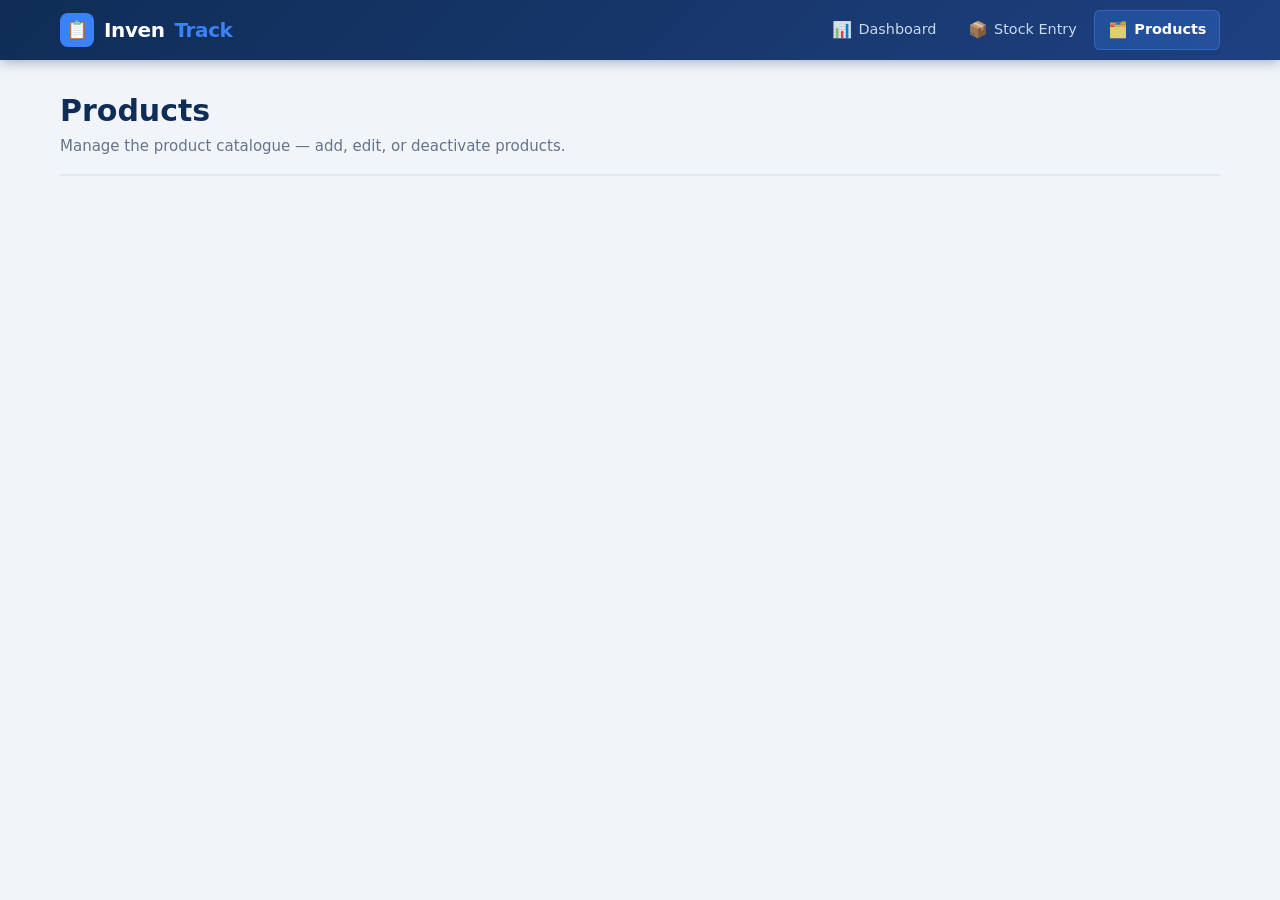
==== products.html @ cc41bb56 "Add shared frontend skeleton: nav, styles, data layer, page shells" ====
<!DOCTYPE html>
<html lang="en">
<head>
  <meta charset="UTF-8" />
  <meta name="viewport" content="width=device-width, initial-scale=1.0" />
  <meta name="description"
        content="InvenTrack Products — Manage your product catalogue: add, edit, and deactivate products." />
  <title>Products — InvenTrack</title>
  <link rel="stylesheet" href="shared/style.css" />
</head>
<body>

  <!-- Nav bar injected by shared/nav.js -->
  <script src="shared/nav.js" defer></script>

  <main class="page-wrapper" id="main-content">
    <header class="page-header">
      <h1>Products</h1>
      <p>Manage the product catalogue — add, edit, or deactivate products.</p>
    </header>

    <!-- Module root — product table and management UI injected here -->
    <div id="module-root"></div>
  </main>

  <!-- Shared data layer (available globally as window.InvenTrack) -->
  <script src="shared/data.js"></script>

</body>
</html>
---- shared/style.css ----
/* ============================================================
   InvenTrack — Global Stylesheet
   Palette: Navy (#0f2d56) · Slate (#2d4a6e) · Accent (#3b82f6)
            Neutral-50 (#f8fafc) · Neutral-100 (#f1f5f9)
            Neutral-700 (#334155) · White (#ffffff)
   ============================================================ */

/* ---------- Reset & Base ---------- */
*, *::before, *::after {
  box-sizing: border-box;
  margin: 0;
  padding: 0;
}

html {
  font-size: 16px;
  scroll-behavior: smooth;
}

body {
  font-family: 'Inter', 'Segoe UI', system-ui, sans-serif;
  background-color: #f1f5f9;
  color: #1e293b;
  line-height: 1.6;
  min-height: 100vh;
}

a {
  color: inherit;
  text-decoration: none;
}

img {
  display: block;
  max-width: 100%;
}

/* ---------- Typography ---------- */
h1, h2, h3, h4, h5, h6 {
  font-weight: 700;
  line-height: 1.25;
  color: #0f2d56;
}

h1 { font-size: 1.875rem; }
h2 { font-size: 1.5rem; }
h3 { font-size: 1.25rem; }
h4 { font-size: 1.125rem; }

p { color: #475569; }

/* ---------- Layout ---------- */
.container {
  width: 100%;
  max-width: 1200px;
  margin: 0 auto;
  padding: 0 1.25rem;
}

.page-wrapper {
  padding: 2rem 1.25rem 3rem;
  max-width: 1200px;
  margin: 0 auto;
}

.page-header {
  margin-bottom: 2rem;
  padding-bottom: 1rem;
  border-bottom: 2px solid #e2e8f0;
}

.page-header h1 {
  margin-bottom: 0.25rem;
}

.page-header p {
  font-size: 0.9375rem;
  color: #64748b;
}

/* ---------- Top Navigation Bar ---------- */
#inventrack-nav {
  background: linear-gradient(135deg, #0f2d56 0%, #1e4080 100%);
  box-shadow: 0 2px 12px rgba(15, 45, 86, 0.35);
  position: sticky;
  top: 0;
  z-index: 1000;
}

#inventrack-nav .nav-inner {
  display: flex;
  align-items: center;
  justify-content: space-between;
  max-width: 1200px;
  margin: 0 auto;
  padding: 0 1.25rem;
  height: 60px;
}

#inventrack-nav .nav-brand {
  display: flex;
  align-items: center;
  gap: 0.625rem;
  color: #ffffff;
  font-size: 1.25rem;
  font-weight: 800;
  letter-spacing: -0.02em;
  text-decoration: none;
}

#inventrack-nav .nav-brand .brand-icon {
  display: flex;
  align-items: center;
  justify-content: center;
  width: 34px;
  height: 34px;
  background: #3b82f6;
  border-radius: 8px;
  font-size: 1.125rem;
}

#inventrack-nav .nav-brand .brand-dot {
  color: #3b82f6;
}

#inventrack-nav .nav-links {
  display: flex;
  align-items: center;
  gap: 0.25rem;
  list-style: none;
}

#inventrack-nav .nav-links li a {
  display: flex;
  align-items: center;
  gap: 0.4rem;
  padding: 0.45rem 0.85rem;
  border-radius: 6px;
  color: #c8d8f0;
  font-size: 0.9rem;
  font-weight: 500;
  transition: background 0.18s ease, color 0.18s ease;
  text-decoration: none;
}

#inventrack-nav .nav-links li a:hover {
  background: rgba(255, 255, 255, 0.12);
  color: #ffffff;
}

#inventrack-nav .nav-links li a.nav-active {
  background: rgba(59, 130, 246, 0.25);
  color: #ffffff;
  font-weight: 600;
  box-shadow: inset 0 0 0 1px rgba(59, 130, 246, 0.5);
}

#inventrack-nav .nav-links li a .nav-icon {
  font-size: 1rem;
  opacity: 0.85;
}

/* Hamburger toggle (mobile) */
#inventrack-nav .nav-toggle {
  display: none;
  flex-direction: column;
  gap: 5px;
  background: none;
  border: none;
  cursor: pointer;
  padding: 6px;
  border-radius: 6px;
}

#inventrack-nav .nav-toggle span {
  display: block;
  width: 24px;
  height: 2px;
  background: #c8d8f0;
  border-radius: 2px;
  transition: transform 0.2s, opacity 0.2s;
}

#inventrack-nav .nav-toggle.open span:nth-child(1) {
  transform: translateY(7px) rotate(45deg);
}
#inventrack-nav .nav-toggle.open span:nth-child(2) {
  opacity: 0;
}
#inventrack-nav .nav-toggle.open span:nth-child(3) {
  transform: translateY(-7px) rotate(-45deg);
}

/* ---------- Card Component ---------- */
.card {
  background: #ffffff;
  border: 1px solid #e2e8f0;
  border-radius: 12px;
  padding: 1.5rem;
  box-shadow: 0 1px 4px rgba(15, 45, 86, 0.07);
  transition: box-shadow 0.2s ease;
}

.card:hover {
  box-shadow: 0 4px 16px rgba(15, 45, 86, 0.1);
}

.card-header {
  display: flex;
  align-items: center;
  justify-content: space-between;
  margin-bottom: 1rem;
  padding-bottom: 0.75rem;
  border-bottom: 1px solid #f1f5f9;
}

.card-title {
  font-size: 1rem;
  font-weight: 700;
  color: #0f2d56;
}

.card-subtitle {
  font-size: 0.8125rem;
  color: #94a3b8;
  margin-top: 0.125rem;
}

/* Stat card variant */
.stat-card {
  background: #ffffff;
  border: 1px solid #e2e8f0;
  border-radius: 12px;
  padding: 1.25rem 1.5rem;
  box-shadow: 0 1px 4px rgba(15, 45, 86, 0.07);
  display: flex;
  align-items: flex-start;
  gap: 1rem;
}

.stat-card .stat-icon {
  display: flex;
  align-items: center;
  justify-content: center;
  width: 44px;
  height: 44px;
  border-radius: 10px;
  font-size: 1.25rem;
  flex-shrink: 0;
}

.stat-card .stat-icon.blue   { background: #dbeafe; }
.stat-card .stat-icon.green  { background: #dcfce7; }
.stat-card .stat-icon.amber  { background: #fef3c7; }
.stat-card .stat-icon.red    { background: #fee2e2; }

.stat-card .stat-value {
  font-size: 1.875rem;
  font-weight: 800;
  color: #0f2d56;
  line-height: 1;
}

.stat-card .stat-label {
  font-size: 0.8125rem;
  color: #64748b;
  margin-top: 0.25rem;
  font-weight: 500;
}

/* Grid helpers */
.grid { display: grid; gap: 1.25rem; }
.grid-2 { grid-template-columns: repeat(2, 1fr); }
.grid-3 { grid-template-columns: repeat(3, 1fr); }
.grid-4 { grid-template-columns: repeat(4, 1fr); }

/* ---------- Table Component ---------- */
.table-wrapper {
  width: 100%;
  overflow-x: auto;
  border-radius: 10px;
  border: 1px solid #e2e8f0;
  background: #ffffff;
  box-shadow: 0 1px 4px rgba(15, 45, 86, 0.07);
}

table {
  width: 100%;
  border-collapse: collapse;
  font-size: 0.9rem;
}

thead {
  background: #f8fafc;
  position: sticky;
  top: 0;
  z-index: 1;
}

thead th {
  padding: 0.8rem 1rem;
  text-align: left;
  font-size: 0.78rem;
  font-weight: 700;
  text-transform: uppercase;
  letter-spacing: 0.06em;
  color: #64748b;
  border-bottom: 1px solid #e2e8f0;
  white-space: nowrap;
}

tbody td {
  padding: 0.85rem 1rem;
  color: #334155;
  border-bottom: 1px solid #f1f5f9;
  vertical-align: middle;
}

tbody tr:last-child td {
  border-bottom: none;
}

tbody tr:hover {
  background: #f8fafc;
}

.td-mono {
  font-family: 'Courier New', monospace;
  font-size: 0.8125rem;
}

/* ---------- Badge / Pill ---------- */
.badge {
  display: inline-flex;
  align-items: center;
  gap: 0.25rem;
  padding: 0.2rem 0.6rem;
  border-radius: 999px;
  font-size: 0.75rem;
  font-weight: 600;
  white-space: nowrap;
}

.badge-blue   { background: #dbeafe; color: #1d4ed8; }
.badge-green  { background: #dcfce7; color: #15803d; }
.badge-amber  { background: #fef3c7; color: #b45309; }
.badge-red    { background: #fee2e2; color: #b91c1c; }
.badge-gray   { background: #f1f5f9; color: #475569; }

/* ---------- Form Elements ---------- */
.form-group {
  display: flex;
  flex-direction: column;
  gap: 0.375rem;
  margin-bottom: 1.125rem;
}

.form-label {
  font-size: 0.875rem;
  font-weight: 600;
  color: #334155;
}

.form-label .required {
  color: #ef4444;
  margin-left: 2px;
}

.form-input,
.form-select,
.form-textarea {
  width: 100%;
  padding: 0.575rem 0.875rem;
  border: 1.5px solid #cbd5e1;
  border-radius: 8px;
  font-size: 0.9375rem;
  color: #1e293b;
  background: #ffffff;
  transition: border-color 0.18s ease, box-shadow 0.18s ease;
  outline: none;
  font-family: inherit;
}

.form-input:focus,
.form-select:focus,
.form-textarea:focus {
  border-color: #3b82f6;
  box-shadow: 0 0 0 3px rgba(59, 130, 246, 0.15);
}

.form-input::placeholder,
.form-textarea::placeholder {
  color: #94a3b8;
}

.form-input.error,
.form-select.error,
.form-textarea.error {
  border-color: #ef4444;
  box-shadow: 0 0 0 3px rgba(239, 68, 68, 0.12);
}

.form-hint {
  font-size: 0.8rem;
  color: #94a3b8;
}

.form-error {
  font-size: 0.8rem;
  color: #ef4444;
  font-weight: 500;
}

.form-textarea {
  resize: vertical;
  min-height: 90px;
}

.form-select {
  appearance: none;
  background-image: url("data:image/svg+xml,%3Csvg xmlns='http://www.w3.org/2000/svg' width='12' height='12' viewBox='0 0 12 12'%3E%3Cpath fill='%2364748b' d='M6 8L1 3h10z'/%3E%3C/svg%3E");
  background-repeat: no-repeat;
  background-position: right 0.875rem center;
  padding-right: 2.25rem;
  cursor: pointer;
}

.form-row {
  display: grid;
  grid-template-columns: 1fr 1fr;
  gap: 1rem;
}

/* ---------- Buttons ---------- */
.btn {
  display: inline-flex;
  align-items: center;
  justify-content: center;
  gap: 0.4rem;
  padding: 0.55rem 1.2rem;
  border-radius: 8px;
  font-size: 0.9rem;
  font-weight: 600;
  font-family: inherit;
  border: none;
  cursor: pointer;
  transition: background 0.18s ease, box-shadow 0.18s ease, transform 0.1s ease;
  white-space: nowrap;
  text-decoration: none;
}

.btn:active {
  transform: translateY(1px);
}

.btn-primary {
  background: #1d4ed8;
  color: #ffffff;
  box-shadow: 0 2px 6px rgba(29, 78, 216, 0.35);
}

.btn-primary:hover {
  background: #1e40af;
  box-shadow: 0 4px 12px rgba(29, 78, 216, 0.4);
}

.btn-secondary {
  background: #f1f5f9;
  color: #334155;
  border: 1.5px solid #cbd5e1;
}

.btn-secondary:hover {
  background: #e2e8f0;
}

.btn-success {
  background: #16a34a;
  color: #ffffff;
  box-shadow: 0 2px 6px rgba(22, 163, 74, 0.3);
}

.btn-success:hover {
  background: #15803d;
}

.btn-danger {
  background: #dc2626;
  color: #ffffff;
  box-shadow: 0 2px 6px rgba(220, 38, 38, 0.3);
}

.btn-danger:hover {
  background: #b91c1c;
}

.btn-outline {
  background: transparent;
  color: #1d4ed8;
  border: 1.5px solid #1d4ed8;
}

.btn-outline:hover {
  background: #dbeafe;
}

.btn-sm {
  padding: 0.35rem 0.8rem;
  font-size: 0.8125rem;
  border-radius: 6px;
}

.btn-lg {
  padding: 0.75rem 1.75rem;
  font-size: 1rem;
  border-radius: 10px;
}

.btn:disabled {
  opacity: 0.5;
  cursor: not-allowed;
  transform: none;
  pointer-events: none;
}

/* ---------- Alerts / Notifications ---------- */
.alert {
  display: flex;
  align-items: flex-start;
  gap: 0.75rem;
  padding: 0.875rem 1rem;
  border-radius: 8px;
  font-size: 0.9rem;
  margin-bottom: 1rem;
}

.alert-info    { background: #dbeafe; color: #1e40af; border-left: 4px solid #3b82f6; }
.alert-success { background: #dcfce7; color: #14532d; border-left: 4px solid #22c55e; }
.alert-warning { background: #fef3c7; color: #78350f; border-left: 4px solid #f59e0b; }
.alert-danger  { background: #fee2e2; color: #7f1d1d; border-left: 4px solid #ef4444; }

/* ---------- Empty State ---------- */
.empty-state {
  display: flex;
  flex-direction: column;
  align-items: center;
  justify-content: center;
  padding: 3rem 1rem;
  text-align: center;
  color: #94a3b8;
}

.empty-state .empty-icon {
  font-size: 2.5rem;
  margin-bottom: 0.75rem;
  opacity: 0.6;
}

.empty-state h3 {
  color: #64748b;
  margin-bottom: 0.375rem;
}

/* ---------- Utilities ---------- */
.mt-1  { margin-top: 0.25rem; }
.mt-2  { margin-top: 0.5rem; }
.mt-4  { margin-top: 1rem; }
.mt-6  { margin-top: 1.5rem; }
.mb-2  { margin-bottom: 0.5rem; }
.mb-4  { margin-bottom: 1rem; }
.mb-6  { margin-bottom: 1.5rem; }
.ml-auto { margin-left: auto; }
.flex { display: flex; }
.flex-col { flex-direction: column; }
.items-center { align-items: center; }
.justify-between { justify-content: space-between; }
.gap-2 { gap: 0.5rem; }
.gap-4 { gap: 1rem; }
.text-right { text-align: right; }
.text-sm { font-size: 0.875rem; }
.text-xs { font-size: 0.75rem; }
.text-muted { color: #94a3b8; }
.font-bold { font-weight: 700; }
.w-full { width: 100%; }

/* Divider */
.divider {
  border: none;
  border-top: 1px solid #e2e8f0;
  margin: 1.5rem 0;
}

/* ---------- Responsive Breakpoints ---------- */
@media (max-width: 900px) {
  .grid-4 { grid-template-columns: repeat(2, 1fr); }
  .grid-3 { grid-template-columns: repeat(2, 1fr); }
}

@media (max-width: 640px) {
  h1 { font-size: 1.5rem; }

  #inventrack-nav .nav-toggle {
    display: flex;
  }

  #inventrack-nav .nav-links {
    display: none;
    flex-direction: column;
    position: absolute;
    top: 60px;
    left: 0;
    right: 0;
    background: #0f2d56;
    padding: 0.75rem 1.25rem 1rem;
    box-shadow: 0 8px 20px rgba(15, 45, 86, 0.4);
    gap: 0.25rem;
  }

  #inventrack-nav .nav-links.open {
    display: flex;
  }

  #inventrack-nav .nav-links li a {
    padding: 0.625rem 0.875rem;
    border-radius: 8px;
    font-size: 0.9375rem;
  }

  .grid-2,
  .grid-3,
  .grid-4 {
    grid-template-columns: 1fr;
  }

  .form-row {
    grid-template-columns: 1fr;
  }

  .page-wrapper {
    padding: 1.25rem 1rem 2rem;
  }
}

/* ---------- Google Fonts import ---------- */
@import url('https://fonts.googleapis.com/css2?family=Inter:wght@400;500;600;700;800&display=swap');
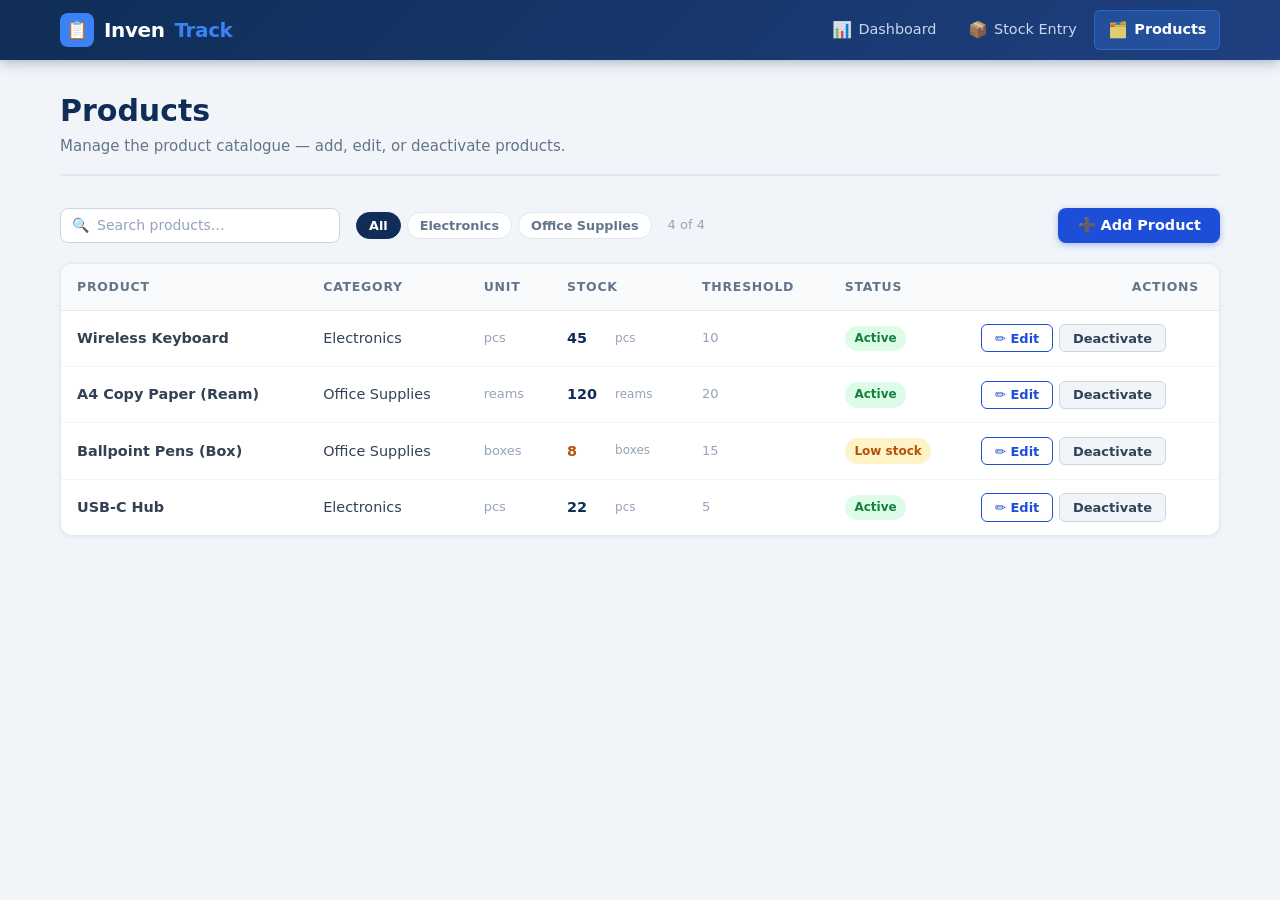
==== commit 9897d5ac: "some changes made" ====
--- a/products.html
+++ b/products.html
@@ -7,6 +7,7 @@
         content="InvenTrack Products — Manage your product catalogue: add, edit, and deactivate products." />
   <title>Products — InvenTrack</title>
   <link rel="stylesheet" href="shared/style.css" />
+  <link rel="stylesheet" href="products.css" />
 </head>
 <body>
 
@@ -25,6 +26,8 @@
 
   <!-- Shared data layer (available globally as window.InvenTrack) -->
   <script src="shared/data.js"></script>
+  <!-- Products module -->
+  <script src="products.js"></script>
 
 </body>
 </html>
--- a/products.css
+++ b/products.css
@@ -0,0 +1,299 @@
+/* ============================================================
+   Products Module — products.css
+   Extends shared/style.css. Do not duplicate base classes.
+   ============================================================ */
+
+/* ---------- Toolbar ---------- */
+.prod-toolbar {
+  display: flex;
+  align-items: center;
+  justify-content: space-between;
+  gap: 1rem;
+  margin-bottom: 1.25rem;
+  flex-wrap: wrap;
+}
+
+.prod-toolbar-left {
+  display: flex;
+  align-items: center;
+  gap: 1rem;
+  flex: 1;
+  min-width: 0;
+}
+
+.prod-search-wrap {
+  position: relative;
+  flex: 1;
+  max-width: 280px;
+}
+
+.prod-search-icon {
+  position: absolute;
+  left: 0.75rem;
+  top: 50%;
+  transform: translateY(-50%);
+  font-size: 0.875rem;
+  color: #94a3b8;
+  pointer-events: none;
+}
+
+.prod-search {
+  width: 100%;
+  padding: 0.55rem 0.875rem 0.55rem 2.25rem;
+  border: 1.5px solid #cbd5e1;
+  border-radius: 8px;
+  font-size: 0.875rem;
+  color: #1e293b;
+  background: #ffffff;
+  outline: none;
+  font-family: inherit;
+  transition: border-color 0.18s, box-shadow 0.18s;
+}
+
+.prod-search:focus {
+  border-color: #3b82f6;
+  box-shadow: 0 0 0 3px rgba(59, 130, 246, 0.15);
+}
+
+.prod-search::placeholder { color: #94a3b8; }
+
+.prod-count {
+  font-size: 0.8125rem;
+  color: #94a3b8;
+  white-space: nowrap;
+}
+
+/* ---------- Form Panel ---------- */
+.prod-form-panel {
+  overflow: hidden;
+  max-height: 0;
+  opacity: 0;
+  margin-bottom: 0;
+  transition: max-height 0.35s ease, opacity 0.3s ease, margin-bottom 0.35s ease;
+}
+
+.prod-form-panel.open {
+  max-height: 700px;
+  opacity: 1;
+  margin-bottom: 1.5rem;
+}
+
+.prod-form-card {
+  border: 1.5px solid #3b82f6;
+  border-radius: 12px;
+  background: #ffffff;
+  box-shadow: 0 4px 20px rgba(59, 130, 246, 0.12);
+}
+
+.prod-form-header {
+  display: flex;
+  align-items: center;
+  justify-content: space-between;
+  padding: 1.125rem 1.5rem;
+  border-bottom: 1px solid #e2e8f0;
+}
+
+.prod-form-title {
+  font-size: 1rem;
+  font-weight: 700;
+  color: #0f2d56;
+  display: flex;
+  align-items: center;
+  gap: 0.5rem;
+}
+
+.prod-form-close {
+  display: flex;
+  align-items: center;
+  justify-content: center;
+  width: 30px;
+  height: 30px;
+  border: none;
+  background: #f1f5f9;
+  border-radius: 6px;
+  cursor: pointer;
+  color: #64748b;
+  font-size: 1rem;
+  transition: background 0.15s, color 0.15s;
+}
+
+.prod-form-close:hover {
+  background: #e2e8f0;
+  color: #334155;
+}
+
+.prod-form-body {
+  padding: 1.375rem 1.5rem 1.5rem;
+}
+
+.prod-form-grid {
+  display: grid;
+  grid-template-columns: 1fr 1fr;
+  gap: 0 1.25rem;
+}
+
+.prod-form-row-full {
+  grid-column: 1 / -1;
+}
+
+.prod-form-actions {
+  display: flex;
+  justify-content: flex-end;
+  gap: 0.75rem;
+  margin-top: 0.375rem;
+}
+
+/* Form field error */
+.field-error {
+  font-size: 0.78rem;
+  color: #ef4444;
+  font-weight: 500;
+  margin-top: 0.25rem;
+  display: none;
+}
+
+.field-error.visible {
+  display: block;
+}
+
+/* ---------- Products Table ---------- */
+.prod-table-wrap {
+  border-radius: 12px;
+  border: 1px solid #e2e8f0;
+  background: #ffffff;
+  box-shadow: 0 1px 4px rgba(15, 45, 86, 0.07);
+  overflow: hidden;
+}
+
+/* Inactive rows */
+tbody tr.row-inactive {
+  opacity: 0.5;
+  background: #f8fafc;
+}
+
+tbody tr.row-inactive:hover {
+  background: #f1f5f9;
+  opacity: 0.65;
+}
+
+tbody tr.row-inactive td {
+  color: #94a3b8;
+}
+
+/* Stock indicator in table */
+.prod-stock-cell {
+  display: flex;
+  align-items: center;
+  gap: 0.5rem;
+}
+
+.prod-stock-num {
+  font-weight: 700;
+  color: #0f2d56;
+  min-width: 2.5rem;
+}
+
+.prod-stock-num.low      { color: #b45309; }
+.prod-stock-num.critical { color: #b91c1c; }
+
+/* ---------- Action Buttons in Table ---------- */
+.prod-actions {
+  display: flex;
+  align-items: center;
+  gap: 0.375rem;
+  white-space: nowrap;
+}
+
+/* ---------- Inline Deactivate Confirm ---------- */
+.prod-confirm-wrap {
+  display: flex;
+  align-items: center;
+  gap: 0.5rem;
+  animation: fade-in-left 0.2s ease;
+}
+
+@keyframes fade-in-left {
+  from { opacity: 0; transform: translateX(8px); }
+  to   { opacity: 1; transform: translateX(0); }
+}
+
+.prod-confirm-label {
+  font-size: 0.8rem;
+  font-weight: 600;
+  color: #7f1d1d;
+  white-space: nowrap;
+}
+
+/* ---------- Category Filter Tabs ---------- */
+.prod-filter-tabs {
+  display: flex;
+  align-items: center;
+  gap: 0.375rem;
+  flex-wrap: wrap;
+}
+
+.prod-filter-tab {
+  padding: 0.3rem 0.75rem;
+  border-radius: 999px;
+  border: 1.5px solid #e2e8f0;
+  background: #ffffff;
+  color: #64748b;
+  font-size: 0.8rem;
+  font-weight: 600;
+  cursor: pointer;
+  transition: all 0.18s ease;
+  font-family: inherit;
+}
+
+.prod-filter-tab:hover {
+  border-color: #94a3b8;
+  color: #334155;
+}
+
+.prod-filter-tab.active {
+  background: #0f2d56;
+  border-color: #0f2d56;
+  color: #ffffff;
+}
+
+/* ---------- Threshold indicator ---------- */
+.prod-threshold {
+  font-size: 0.8125rem;
+  color: #94a3b8;
+}
+
+/* ---------- Responsive ---------- */
+@media (max-width: 900px) {
+  .prod-form-grid {
+    grid-template-columns: 1fr;
+  }
+
+  .prod-form-row-full {
+    grid-column: 1;
+  }
+
+  .prod-toolbar {
+    flex-direction: column;
+    align-items: stretch;
+  }
+
+  .prod-toolbar-left {
+    flex-direction: column;
+    align-items: stretch;
+    gap: 0.75rem;
+  }
+
+  .prod-search-wrap {
+    max-width: none;
+  }
+}
+
+@media (max-width: 640px) {
+  .prod-form-panel.open {
+    max-height: 1000px;
+  }
+
+  .prod-confirm-wrap {
+    flex-wrap: wrap;
+  }
+}
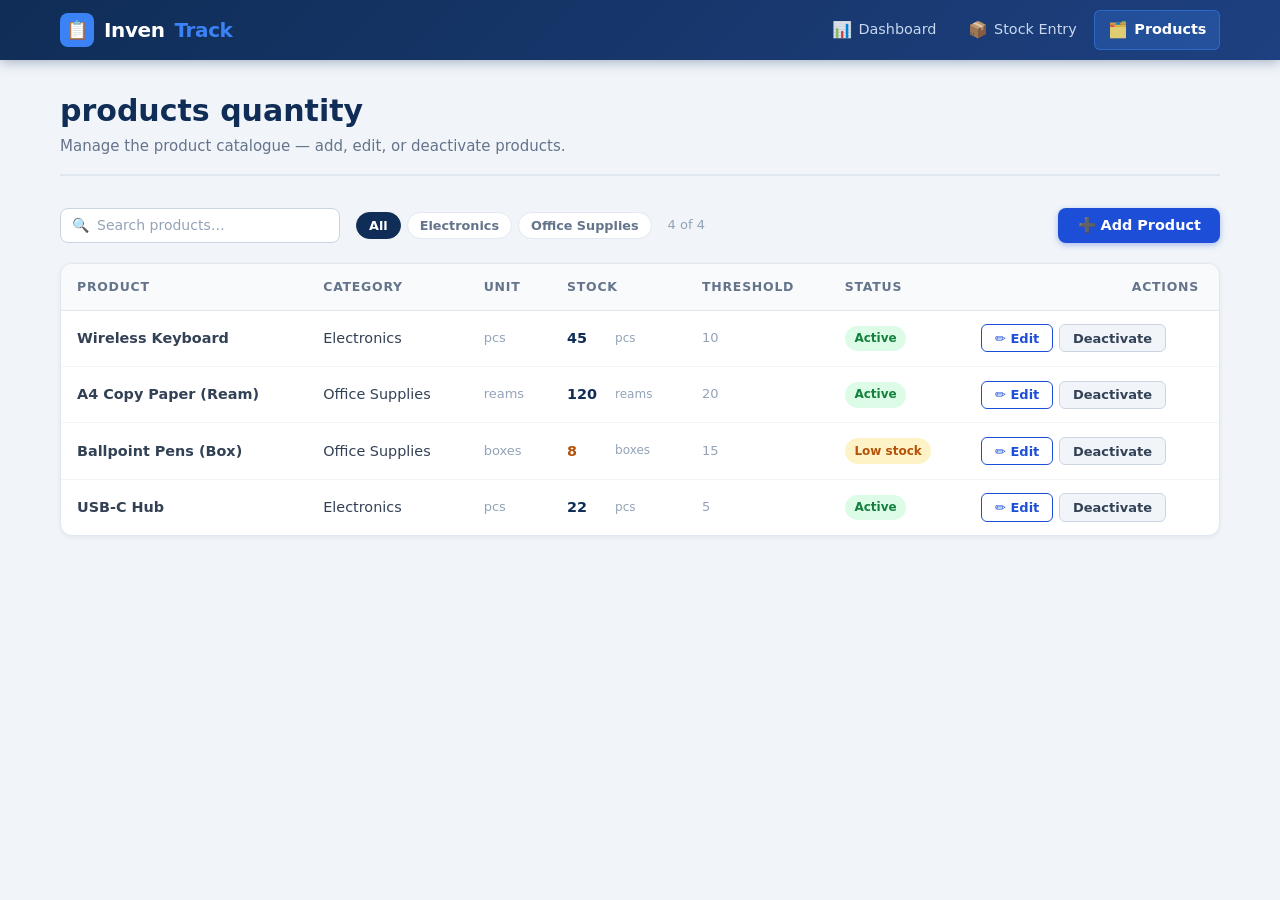
==== commit 81e3849b: "header change" ====
--- a/products.html
+++ b/products.html
@@ -16,7 +16,7 @@
 
   <main class="page-wrapper" id="main-content">
     <header class="page-header">
-      <h1>Products</h1>
+      <h1>products quantity</h1>
       <p>Manage the product catalogue — add, edit, or deactivate products.</p>
     </header>
 
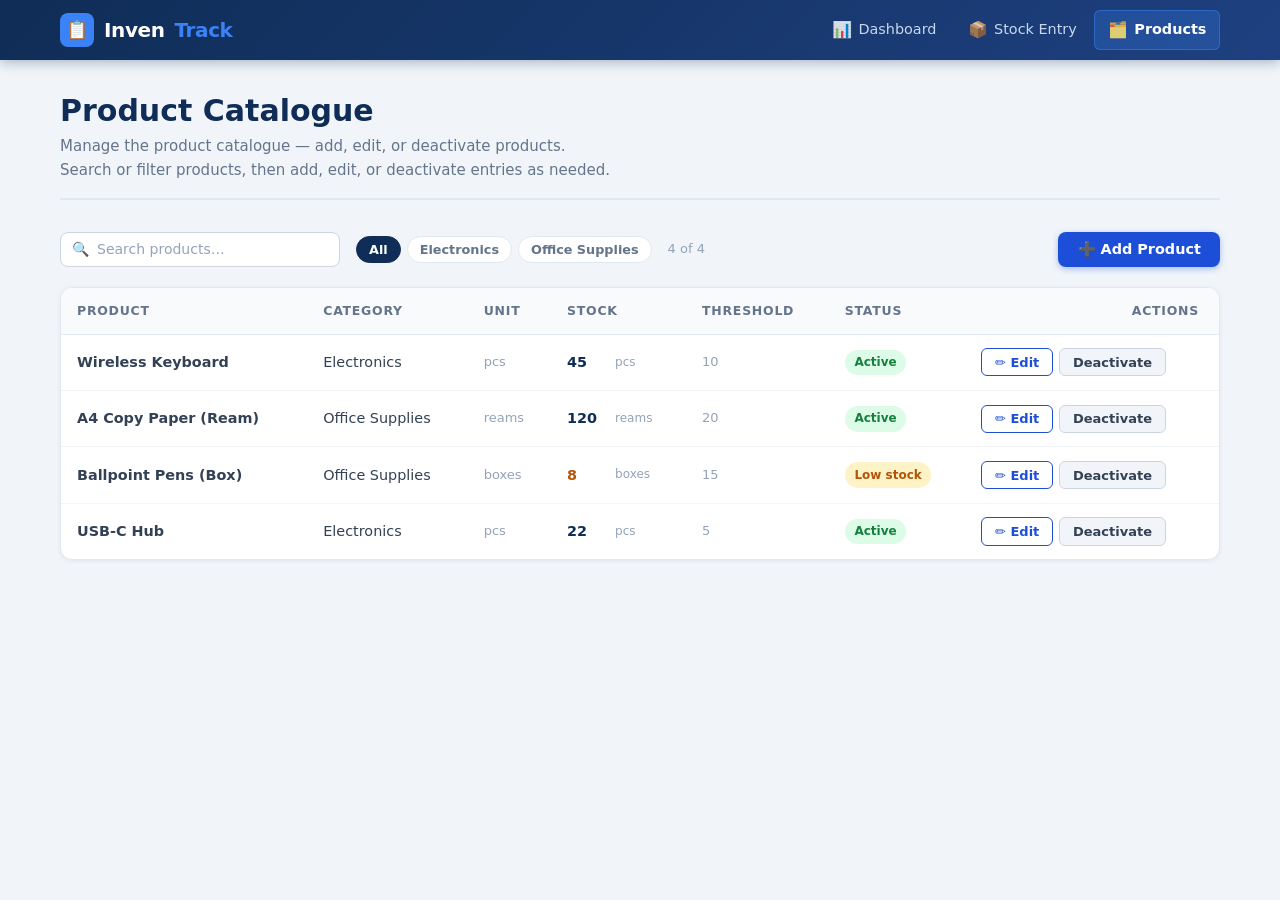
==== commit 9dfd0d94: "Update product catalogue header with instructional subtext" ====
--- a/products.html
+++ b/products.html
@@ -16,9 +16,10 @@
 
   <main class="page-wrapper" id="main-content">
     <header class="page-header">
-      <h1>products quantity</h1>
-      <p>Manage the product catalogue — add, edit, or deactivate products.</p>
-    </header>
+  <h1>Product Catalogue</h1>
+  <p>Manage the product catalogue — add, edit, or deactivate products.</p>
+  <p class="page-subtext">Search or filter products, then add, edit, or deactivate entries as needed.</p>
+  </header>
 
     <!-- Module root — product table and management UI injected here -->
     <div id="module-root"></div>
